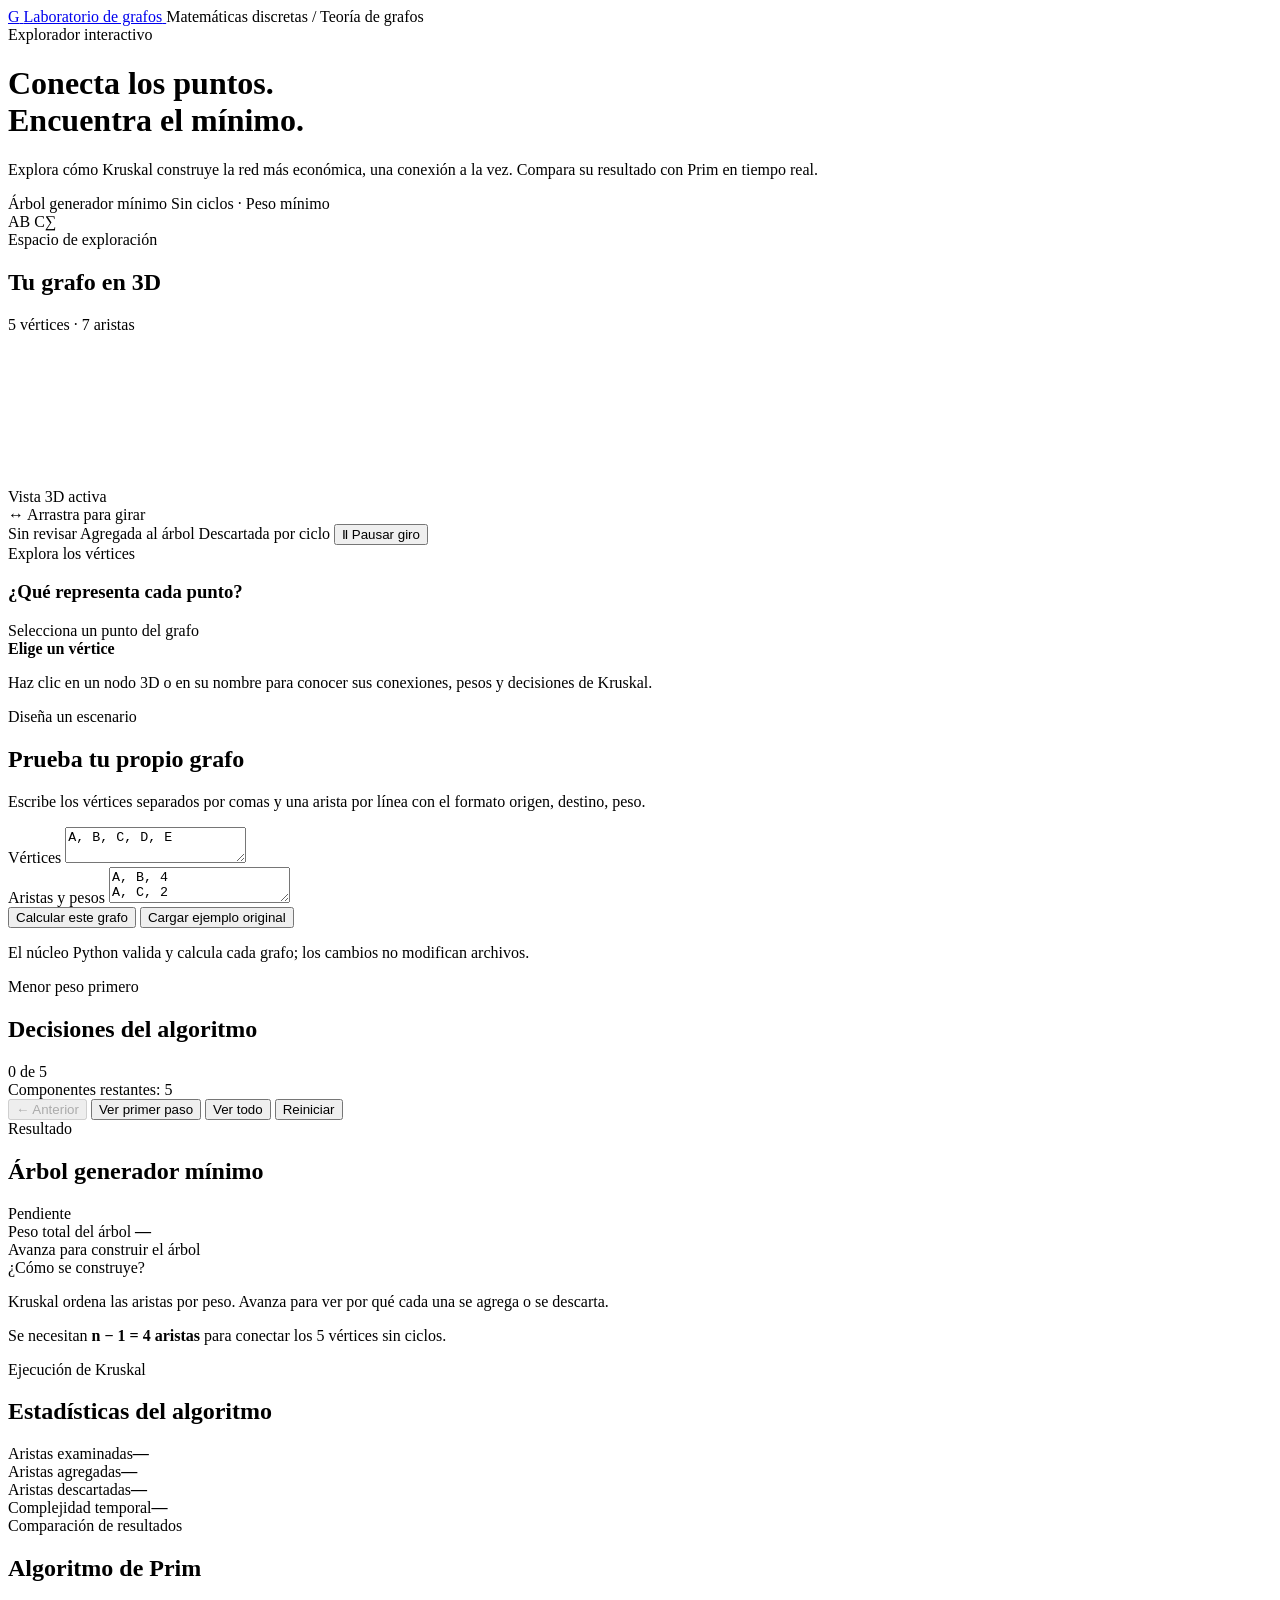
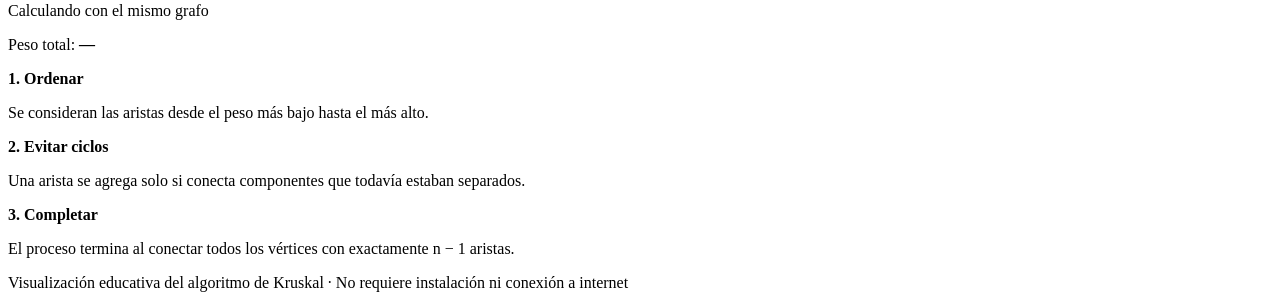
==== kruskal_app/web/index.html @ e44bdf09 "Prepare graph app for public deployment" ====
<!DOCTYPE html>
<html lang="es">
<head>
  <meta charset="UTF-8">
  <meta name="viewport" content="width=device-width, initial-scale=1">
  <meta name="theme-color" content="#101829">
  <title>Algoritmo de Kruskal | Árboles en teoría de grafos</title>
  <link rel="stylesheet" href="/style.css">
</head>
<body>
  <main class="page">
    <header>
      <div class="topline">
        <a class="brand" href="/" aria-label="Inicio: Laboratorio de grafos">
          <span class="topline-mark" aria-hidden="true">G</span>
          <span>Laboratorio de grafos</span>
        </a>
        <span class="course-label">Matemáticas discretas <span aria-hidden="true">/</span> Teoría de grafos</span>
      </div>
      <div class="hero">
        <div class="hero-copy">
          <span class="eyebrow hero-eyebrow"><span class="live-dot"></span> Explorador interactivo</span>
          <h1>Conecta los puntos.<br><span>Encuentra el mínimo.</span></h1>
          <p class="intro">Explora cómo Kruskal construye la red más económica, una conexión a la vez. Compara su resultado con Prim en tiempo real.</p>
          <div class="hero-tags">
            <span class="tag">Árbol generador mínimo</span>
            <span class="tag tag-subtle">Sin ciclos · Peso mínimo</span>
          </div>
        </div>
        <div class="hero-orbit" aria-hidden="true">
          <span class="orbit orbit-one"></span><span class="orbit orbit-two"></span>
          <span class="orbit-node orbit-node-a">A</span><span class="orbit-node orbit-node-b">B</span>
          <span class="orbit-node orbit-node-c">C</span><span class="orbit-core">∑</span>
        </div>
      </div>
    </header>

    <section class="layout" aria-label="Visualización del algoritmo de Kruskal">
      <article class="card">
        <div class="card-heading">
          <div><span class="eyebrow">Espacio de exploración</span><h2>Tu grafo en 3D</h2></div>
          <span class="status" id="graph-count">5 vértices · 7 aristas</span>
        </div>
        <p class="graph-warning" id="graph-warning" role="status" hidden></p>
        <div class="graph-wrap">
          <div class="graph-grid" aria-hidden="true"></div>
          <canvas id="graph-canvas" role="application" tabindex="0" aria-label="Grafo ponderado interactivo en tres dimensiones. Haz clic en un punto para ver su explicación, usa las flechas para cambiar de punto y arrastra para girar."></canvas>
          <div class="graph-hud"><span class="hud-dot"></span><span id="graph-view-status">Vista 3D activa</span></div>
          <div class="graph-instruction" aria-hidden="true"><span>↔</span> Arrastra para girar</div>
        </div>
        <div class="graph-toolbar">
          <span class="legend" aria-label="Leyenda del grafo">
          <span><i class="legend-pending"></i>Sin revisar</span>
          <span><i></i>Agregada al árbol</span>
          <span><i class="legend-rejected"></i>Descartada por ciclo</span>
          </span>
          <button class="button button-motion" id="toggle-rotation" type="button" aria-pressed="true">Ⅱ Pausar giro</button>
        </div>
        <section class="vertex-inspector" aria-labelledby="vertex-inspector-title">
          <div class="vertex-inspector-heading">
            <div>
              <span class="eyebrow">Explora los vértices</span>
              <h3 id="vertex-inspector-title">¿Qué representa cada punto?</h3>
            </div>
            <span class="vertex-hint">Selecciona un punto del grafo</span>
          </div>
          <div class="vertex-picker" id="vertex-picker" aria-label="Seleccionar vértice"></div>
          <div class="vertex-details" id="vertex-details" aria-live="polite">
            <strong id="vertex-details-title">Elige un vértice</strong>
            <p id="vertex-details-description">Haz clic en un nodo 3D o en su nombre para conocer sus conexiones, pesos y decisiones de Kruskal.</p>
            <div class="vertex-links" id="vertex-details-links"></div>
          </div>
        </section>
        <form class="graph-editor" id="graph-form">
          <span class="eyebrow">Diseña un escenario</span>
          <h2>Prueba tu propio grafo</h2>
          <p class="editor-intro">Escribe los vértices separados por comas y una arista por línea con el formato origen, destino, peso.</p>
          <div class="editor-grid">
            <div class="field">
              <label for="vertices-input">Vértices</label>
              <textarea id="vertices-input" aria-describedby="editor-message" spellcheck="false">A, B, C, D, E</textarea>
            </div>
            <div class="field">
              <label for="edges-input">Aristas y pesos</label>
              <textarea id="edges-input" aria-describedby="editor-message" spellcheck="false">A, B, 4
A, C, 2
B, C, 1
B, D, 5
C, D, 8
C, E, 10
D, E, 2</textarea>
            </div>
          </div>
          <div class="editor-actions">
            <button class="button primary" type="submit">Calcular este grafo</button>
            <button class="button" id="example" type="button">Cargar ejemplo original</button>
          </div>
          <p class="editor-message" id="editor-message" role="status" aria-live="polite">El núcleo Python valida y calcula cada grafo; los cambios no modifican archivos.</p>
        </form>
      </article>

      <div class="side">
        <article class="card">
          <div class="card-heading">
            <div><span class="eyebrow">Menor peso primero</span><h2>Decisiones del algoritmo</h2></div>
            <span class="status" id="progress" aria-live="polite">0 de 5</span>
          </div>
          <div class="progress-track" id="progress-track" role="progressbar" aria-label="Progreso de decisiones" aria-valuemin="0" aria-valuemax="5" aria-valuenow="0">
            <span class="progress-fill" id="progress-fill"></span>
          </div>
          <div class="step-summary">
            <span id="component-count">Componentes restantes: 5</span>
            <span id="tie-count"></span>
          </div>
          <div class="steps" id="steps" aria-live="polite"></div>
          <div class="controls">
            <button class="button" id="previous" type="button" disabled>← Anterior</button>
            <button class="button primary" id="next" type="button">Ver primer paso</button>
            <button class="button" id="show-all" type="button">Ver todo</button>
            <button class="button" id="reset" type="button">Reiniciar</button>
          </div>
        </article>

        <article class="card result" aria-live="polite">
          <div class="result-top">
            <div><span class="eyebrow">Resultado</span><h2>Árbol generador mínimo</h2></div>
            <span class="status" id="result-status">Pendiente</span>
          </div>
          <div class="total">
            <span class="total-label">Peso total del árbol</span>
            <strong class="total-number" id="total">—</strong>
          </div>
          <div class="chips" id="selected-edges"><span class="status">Avanza para construir el árbol</span></div>
          <section class="step-explanation" aria-live="polite" aria-atomic="true">
            <span class="eyebrow">¿Cómo se construye?</span>
            <p id="step-explanation-text">Kruskal ordena las aristas por peso. Avanza para ver por qué cada una se agrega o se descarta.</p>
          </section>
          <p class="check" id="check">Se necesitan <strong>n − 1 = 4 aristas</strong> para conectar los 5 vértices sin ciclos.</p>
        </article>

        <article class="card analysis-card" aria-labelledby="stats-title" aria-live="polite">
          <span class="eyebrow">Ejecución de Kruskal</span>
          <h2 id="stats-title">Estadísticas del algoritmo</h2>
          <div class="stats-grid">
            <div class="stat-item"><span>Aristas examinadas</span><strong id="stat-examined">—</strong></div>
            <div class="stat-item"><span>Aristas agregadas</span><strong id="stat-selected">—</strong></div>
            <div class="stat-item"><span>Aristas descartadas</span><strong id="stat-rejected">—</strong></div>
            <div class="stat-item"><span>Complejidad temporal</span><strong id="stat-complexity">—</strong></div>
          </div>
        </article>

        <article class="card analysis-card" aria-labelledby="prim-title" aria-live="polite">
          <span class="eyebrow">Comparación de resultados</span>
          <h2 id="prim-title">Algoritmo de Prim</h2>
          <span class="status" id="prim-status">Calculando con el mismo grafo</span>
          <p class="comparison-total">Peso total: <strong id="prim-total">—</strong></p>
          <div class="chips" id="prim-edges"></div>
          <p class="comparison-status" id="comparison-status" role="status"></p>
        </article>
      </div>
    </section>

    <section class="explanation" aria-label="Conceptos clave">
      <article class="info"><strong>1. Ordenar</strong><p>Se consideran las aristas desde el peso más bajo hasta el más alto.</p></article>
      <article class="info"><strong>2. Evitar ciclos</strong><p>Una arista se agrega solo si conecta componentes que todavía estaban separados.</p></article>
      <article class="info"><strong>3. Completar</strong><p>El proceso termina al conectar todos los vértices con exactamente n − 1 aristas.</p></article>
    </section>

    <footer>Visualización educativa del algoritmo de Kruskal · No requiere instalación ni conexión a internet</footer>
  </main>

  <script src="/app.js" defer></script>
</body>
</html>
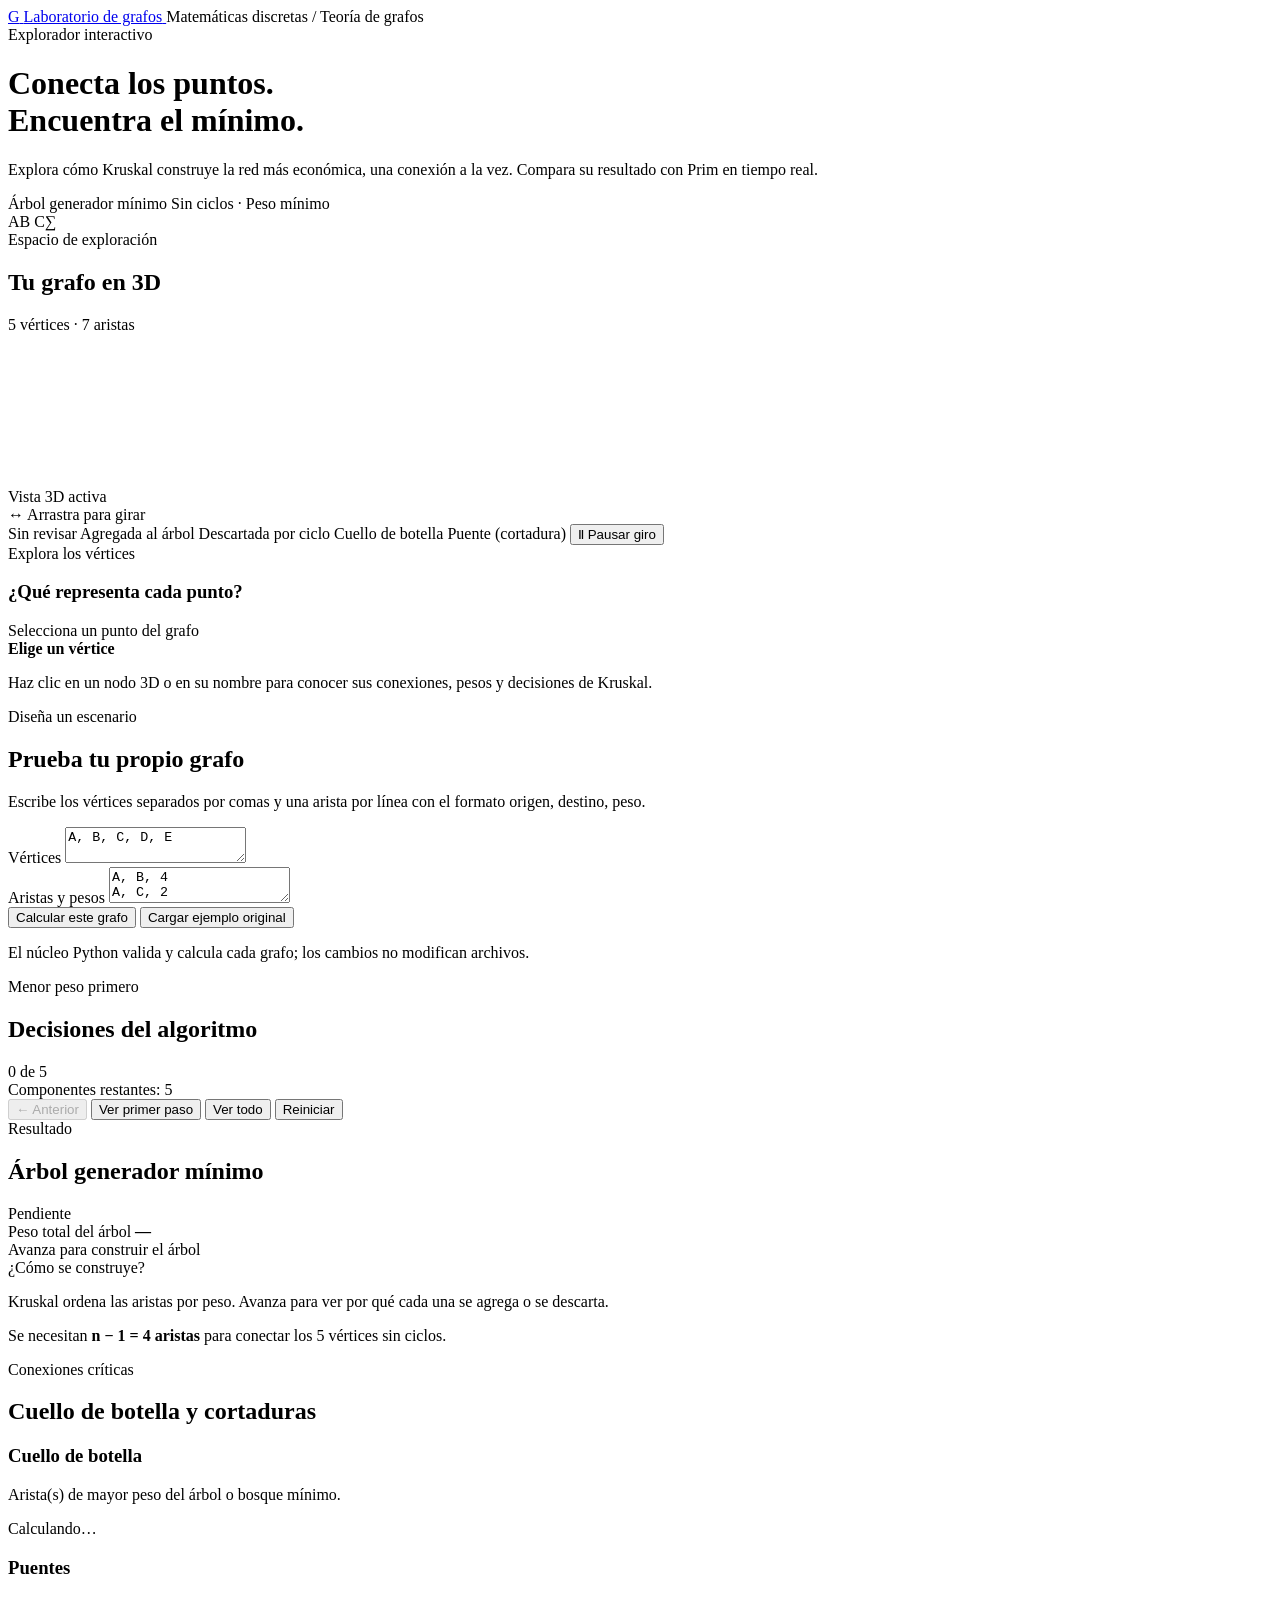
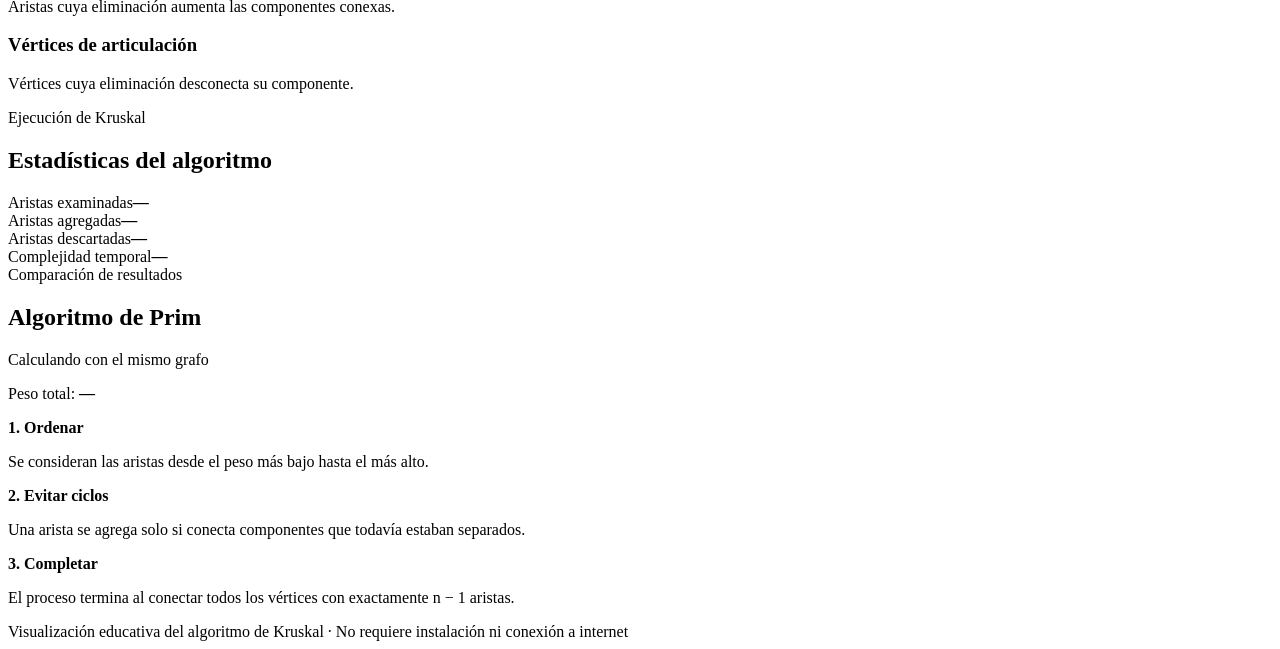
==== commit 105dd353: "Implement graph bottleneck and cut detection Co-authored-by: Copilot <223556219+Copilot@users.norepl" ====
--- a/kruskal_app/web/index.html
+++ b/kruskal_app/web/index.html
@@ -53,6 +53,8 @@
           <span><i class="legend-pending"></i>Sin revisar</span>
           <span><i></i>Agregada al árbol</span>
           <span><i class="legend-rejected"></i>Descartada por ciclo</span>
+          <span><i class="legend-bottleneck"></i>Cuello de botella</span>
+          <span><i class="legend-bridge"></i>Puente (cortadura)</span>
           </span>
           <button class="button button-motion" id="toggle-rotation" type="button" aria-pressed="true">Ⅱ Pausar giro</button>
         </div>
@@ -138,6 +140,28 @@
           <p class="check" id="check">Se necesitan <strong>n − 1 = 4 aristas</strong> para conectar los 5 vértices sin ciclos.</p>
         </article>
 
+        <article class="card analysis-card" aria-labelledby="cuts-title" aria-live="polite">
+          <span class="eyebrow">Conexiones críticas</span>
+          <h2 id="cuts-title">Cuello de botella y cortaduras</h2>
+          <div class="critical-analysis">
+            <section>
+              <h3>Cuello de botella</h3>
+              <p class="critical-description">Arista(s) de mayor peso del árbol o bosque mínimo.</p>
+              <div class="chips" id="bottleneck-edges"><span class="status">Calculando…</span></div>
+            </section>
+            <section>
+              <h3>Puentes</h3>
+              <p class="critical-description">Aristas cuya eliminación aumenta las componentes conexas.</p>
+              <div class="chips" id="bridge-edges"></div>
+            </section>
+            <section>
+              <h3>Vértices de articulación</h3>
+              <p class="critical-description">Vértices cuya eliminación desconecta su componente.</p>
+              <div class="chips" id="articulation-vertices"></div>
+            </section>
+          </div>
+        </article>
+
         <article class="card analysis-card" aria-labelledby="stats-title" aria-live="polite">
           <span class="eyebrow">Ejecución de Kruskal</span>
           <h2 id="stats-title">Estadísticas del algoritmo</h2>
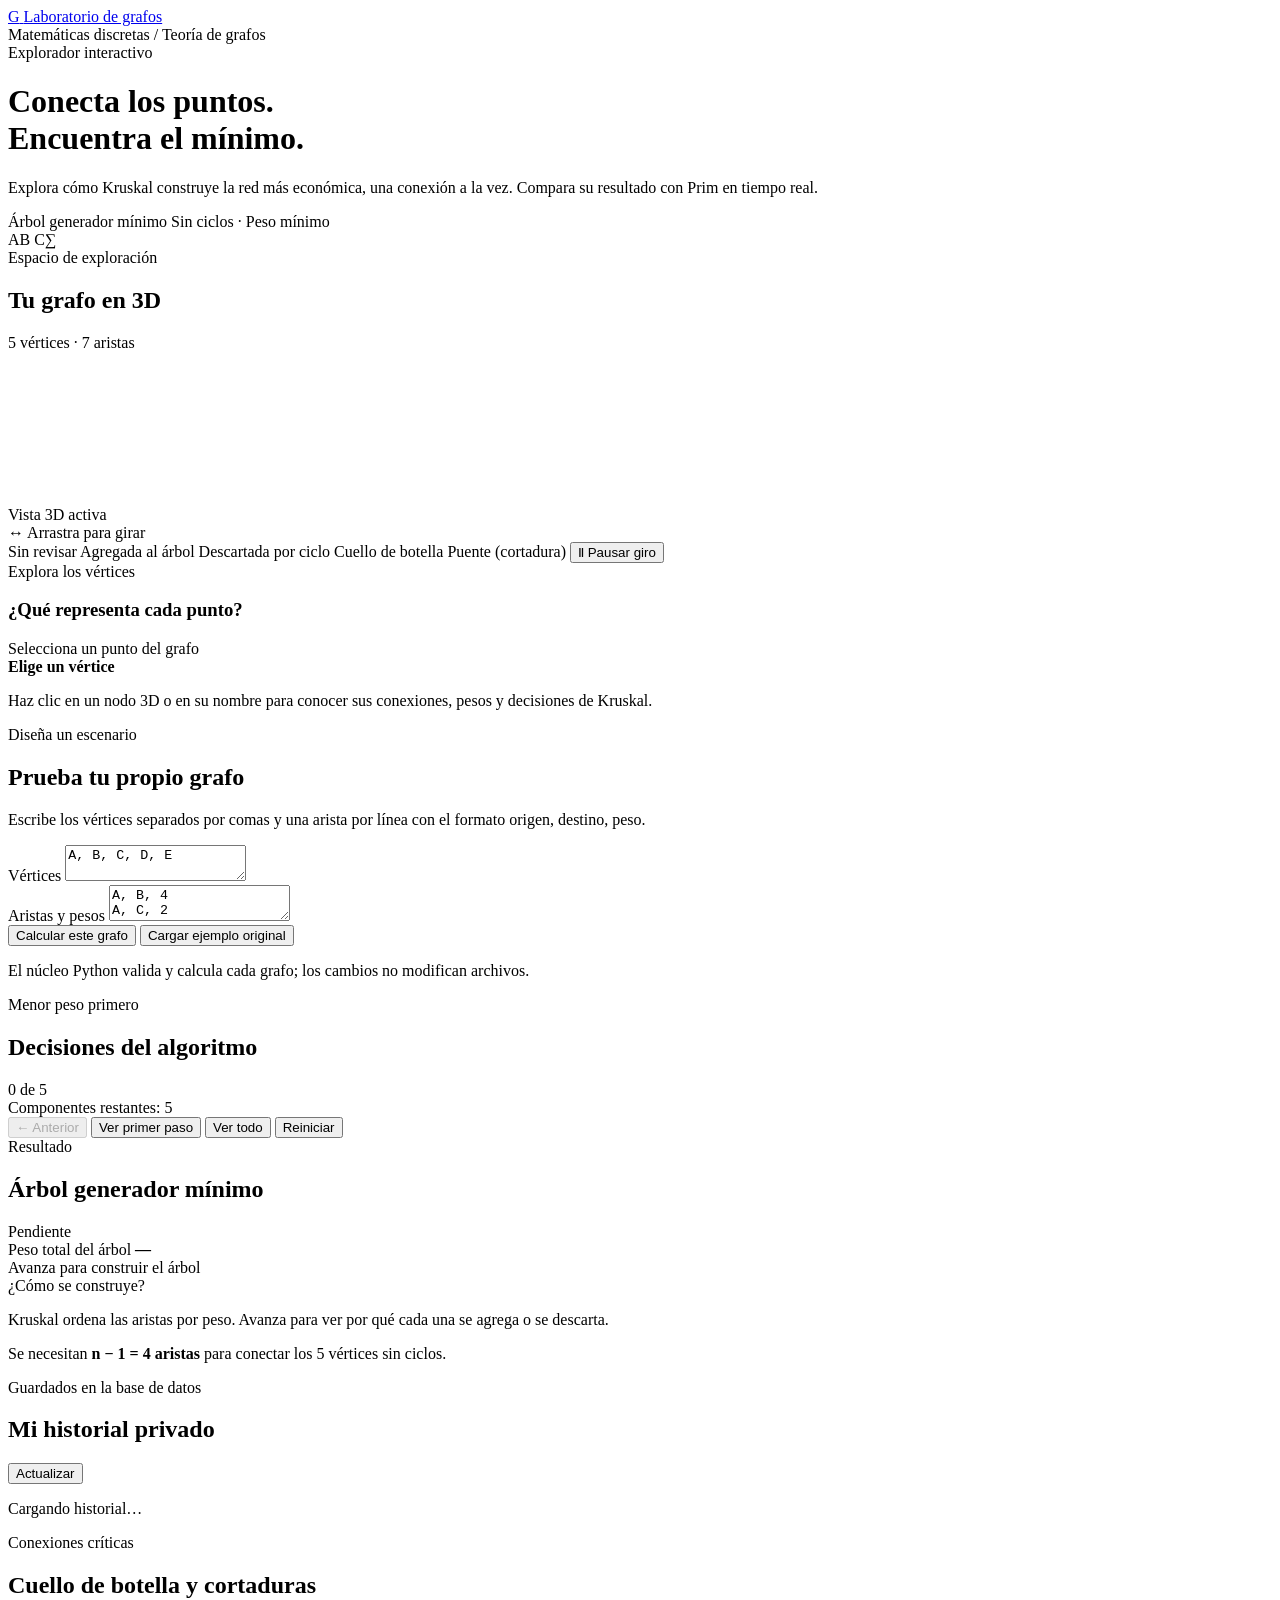
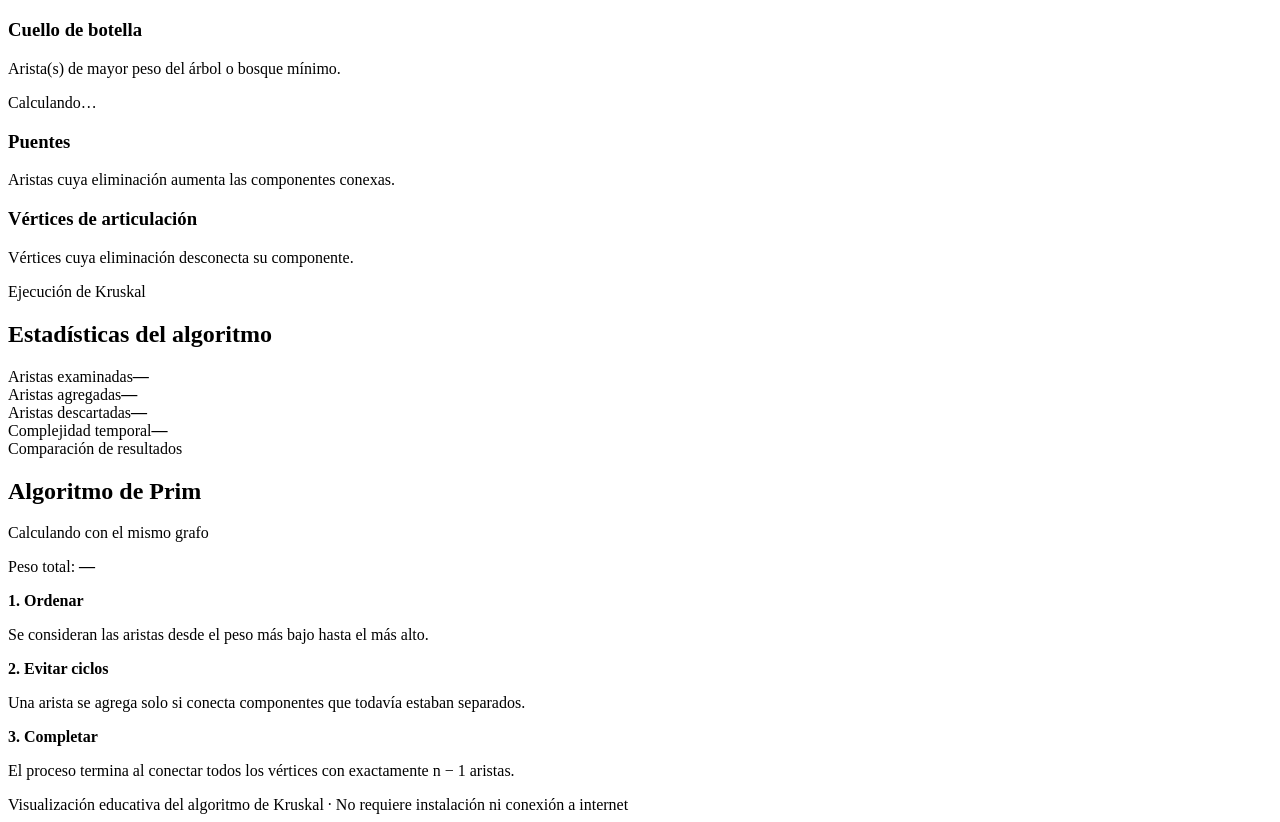
==== commit 61ef13cd: "Add private persistent analysis history Co-authored-by: Copilot <223556219+Copilot@users.noreply.git" ====
--- a/kruskal_app/web/index.html
+++ b/kruskal_app/web/index.html
@@ -15,7 +15,10 @@
           <span class="topline-mark" aria-hidden="true">G</span>
           <span>Laboratorio de grafos</span>
         </a>
-        <span class="course-label">Matemáticas discretas <span aria-hidden="true">/</span> Teoría de grafos</span>
+        <div class="topline-actions">
+          <span class="course-label">Matemáticas discretas <span aria-hidden="true">/</span> Teoría de grafos</span>
+          <button class="button logout-button" id="logout" type="button" hidden>Cerrar sesión</button>
+        </div>
       </div>
       <div class="hero">
         <div class="hero-copy">
@@ -138,6 +141,18 @@
             <p id="step-explanation-text">Kruskal ordena las aristas por peso. Avanza para ver por qué cada una se agrega o se descarta.</p>
           </section>
           <p class="check" id="check">Se necesitan <strong>n − 1 = 4 aristas</strong> para conectar los 5 vértices sin ciclos.</p>
+        </article>
+
+        <article class="card analysis-card history-card" aria-labelledby="history-title">
+          <div class="history-heading">
+            <div>
+              <span class="eyebrow">Guardados en la base de datos</span>
+              <h2 id="history-title">Mi historial privado</h2>
+            </div>
+            <button class="button history-refresh" id="history-refresh" type="button">Actualizar</button>
+          </div>
+          <p class="history-message" id="history-message" role="status" aria-live="polite">Cargando historial…</p>
+          <div class="history-list" id="history-list"></div>
         </article>
 
         <article class="card analysis-card" aria-labelledby="cuts-title" aria-live="polite">
